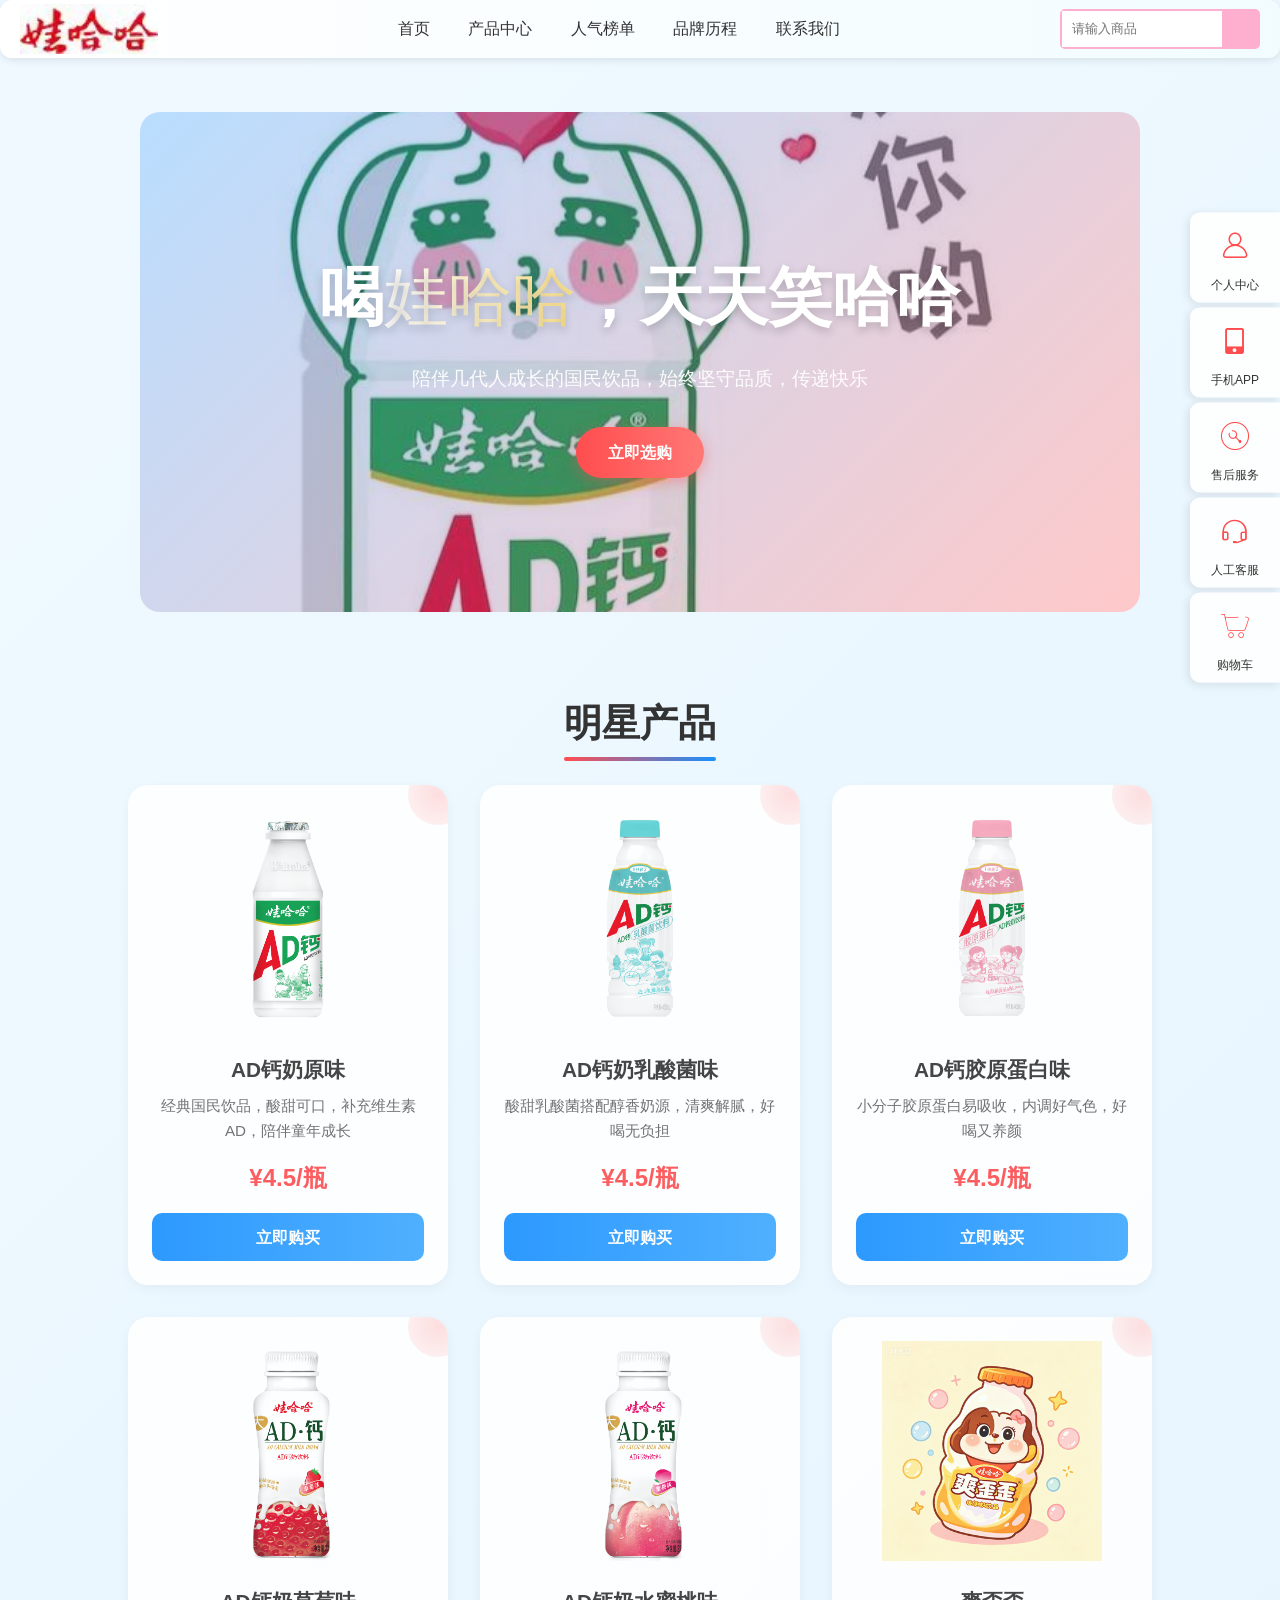
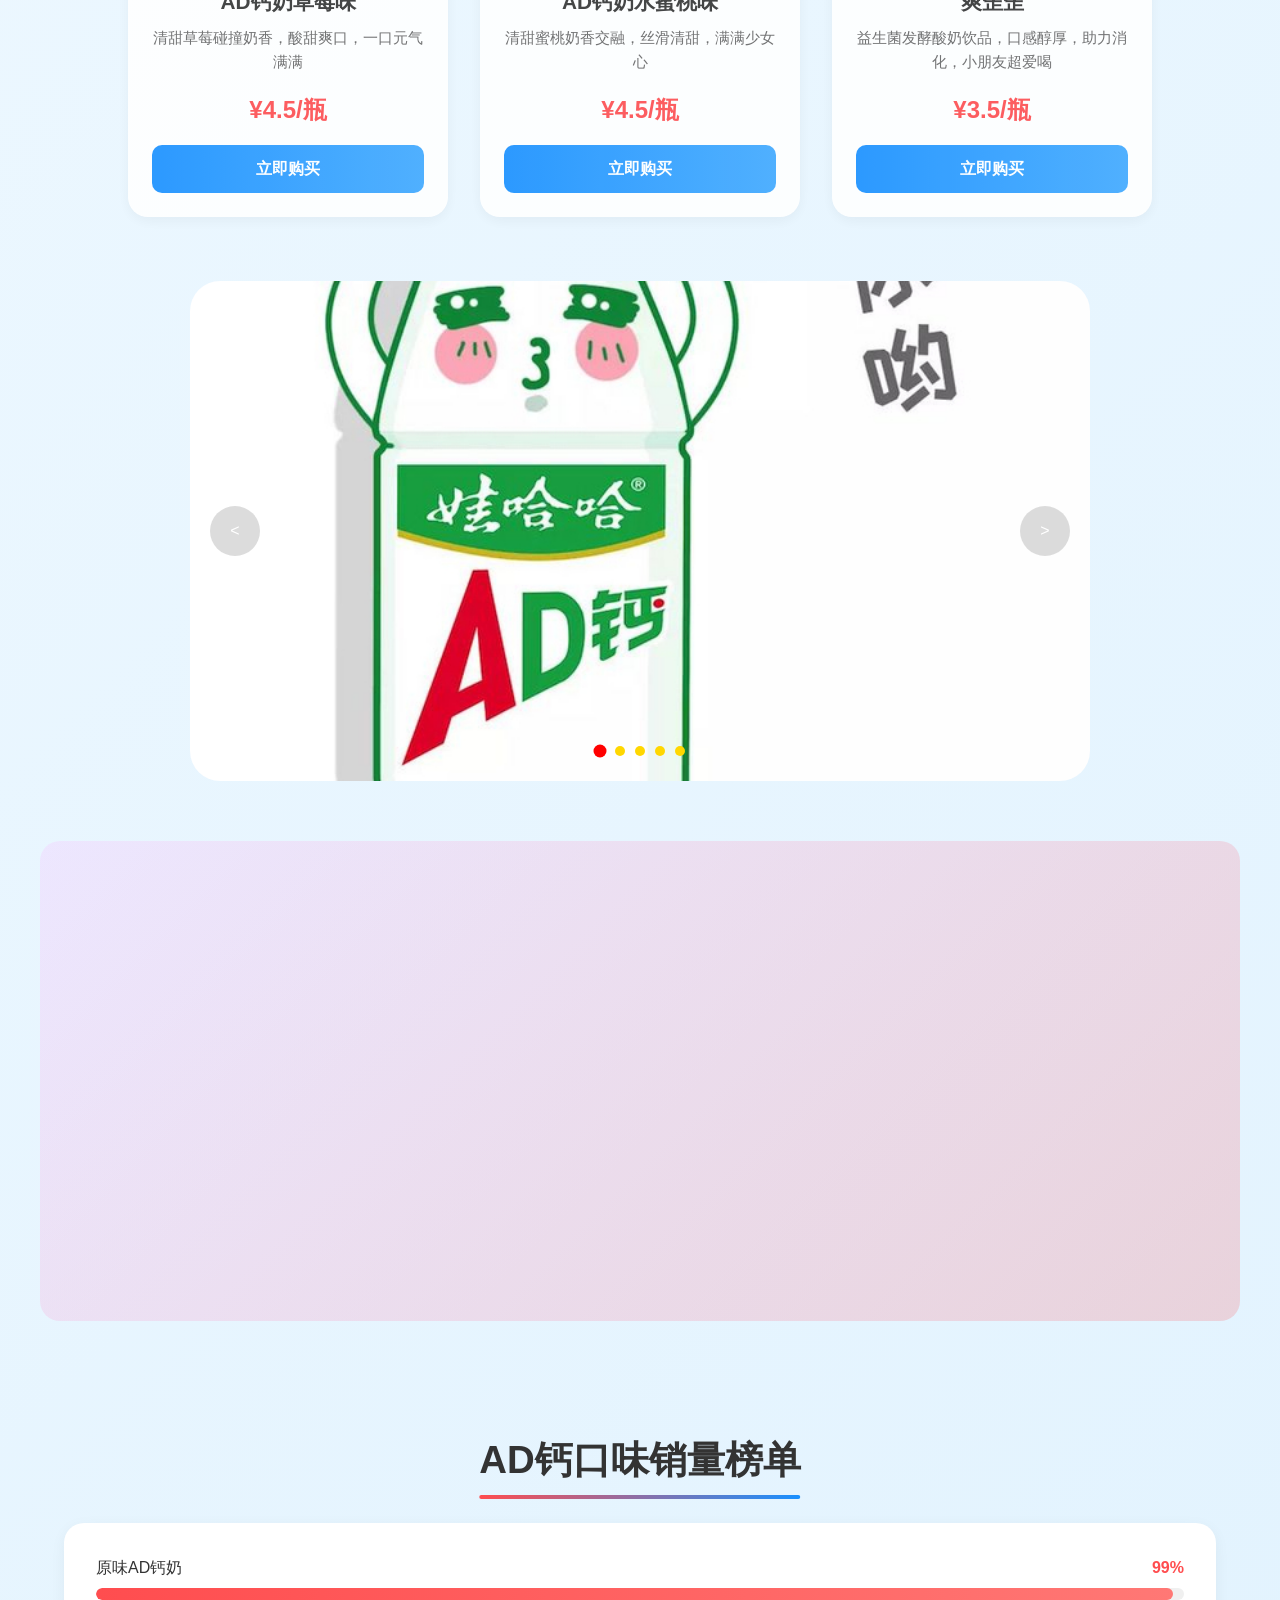
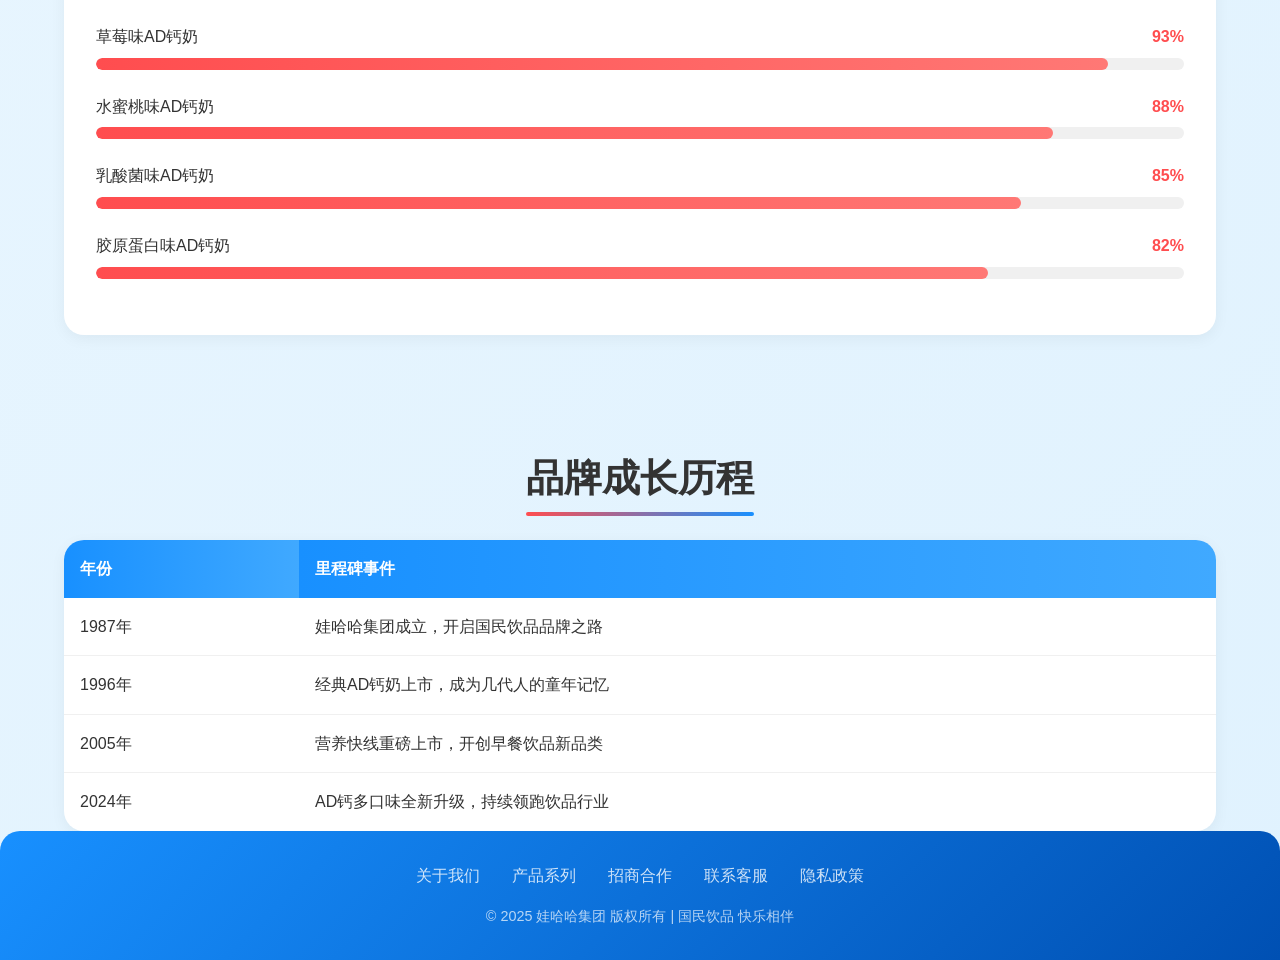
==== index.html @ 369b3125 "Add files via upload" ====
<!DOCTYPE html>
<html lang="zh-CN">
<head>
    <meta charset="UTF-8">
    <link rel="stylesheet" href="font/iconfont.css">
    <meta name="viewport" content="width=device-width, initial-scale=1.0">
    <title>娃哈哈 - 喝娃哈哈 天天笑哈哈</title>
    <style>
        /* 全局基础重置 */
        * {
            margin: 0;
            padding: 0;
            box-sizing: border-box;
        }
        body {
            font-family: "PingFang SC", "Microsoft YaHei", sans-serif;
            line-height: 1.6;
            background: linear-gradient(135deg, #f0f9ff 0%, #e0f2fe 100%);
            min-height: 100vh;
            overflow-x: hidden;
            padding-top: 80px;
            margin: 0;
            position: relative;
        }
        /* 通用容器，控制页面宽度 */
        .container {
            width: 90%;
            max-width: 1200px;
            margin: 0 auto;
        }

        
       /* ====================== 移动端完美适配：居中 + 留出右侧悬浮栏 + 等比例缩小 ====================== */
       @media (max-width: 768px) {
           body {
               padding-right: 0 !important;      
               padding-left: 0 !important;
               margin: 0 !important;            
               padding-top: 70px;               
               transform: none !important;     
               width: 100%;
               overflow-x: hidden;
           }
           img {
               max-width: 100% !important;
               height: auto !important;
           }
           .banner, #banne {
               height: auto !important;
               aspect-ratio: 16/9;
               margin-left: 10px;
               margin-right: 10px;
           }
           .product-card {
               flex: 1 1 220px !important;
               max-width: 260px !important;
           }
           html {
               font-size: 14px;
           }
       
           /* 右侧悬浮栏自适应缩小 */
           .right li {
               width: 70px;
               height: 70px;
           }
           .right li a.iconfont {
               font-size: 24px;
           }
           .right li .info {
               font-size: 10px;
           }
       }

        /* ========== 导航栏 ========== */
        nav {
            background: linear-gradient(90deg, #ffffff, #f2fcff);
            border-radius: 12px;
            position: fixed;
            top: 0;
            left: 0;
            width: 100%;
            z-index: 999;
            box-shadow: 0 2px 8px rgba(0,0,0,0.1);
            display: flex;
            align-items: center;
            padding: 0 20px;
        }
        .nav-logo {
            height: 50px;
            margin-right: 20px;
        }
        nav .container {
            display: flex;
            justify-content: center;
            flex: 1;
        }
        nav ul {
            list-style: none;
            display: flex;
            padding: 0;
            margin: 0;
        }
        nav ul li {
            position: relative;
            padding: 0;
        }
        nav ul li a {
            display: block;
            color: #333;
            text-decoration: none;
            padding: 1rem 1.2rem;
            font-weight: 500;
            transition: all 0.3s ease;
            border-radius: 50px;
        }
        nav ul li a:hover {
            background: linear-gradient(90deg, #ff4d4f, #ff7875);
            color: #fff;
            transform: scale(1.05);
            box-shadow: 0 4px 12px rgba(255,77,79,0.3);
        }

        /* 二级导航 */
        nav ul li ul {
            position: absolute;
            top: 100%;
            left: 0;
            min-width: 180px;
            background: white;
            border-radius: 8px;
            box-shadow: 0 4px 12px rgba(0,0,0,0.15);
            flex-direction: column;
            opacity: 0;
            visibility: hidden;
            transform: translateY(10px);
            transition: all 0.3s ease;
            z-index: 999;
        }
        nav ul li ul li a {
            color: #333;
            padding: 0.8rem 1.2rem;
        }
        nav ul li ul li a:hover {
            background: #e6f7ff;
            color: #1890ff;
        }
        nav ul li:hover ul {
            opacity: 1;
            visibility: visible;
            transform: translateY(0);
        }

        /* 搜索框 */
        .search{
            width: 200px;
            height: 40px;
            border: 2px solid #feafcf;
            display: flex;
            border-radius: 5px;
            float: right;
        }
        .search input{
            width: 160px;
            border: 0;
            outline: 0;
            padding-left: 10px;
        }
        .search button{
            width: 40px;
            border: 0;
            background-color: #feafcf;
            color: #fff;
            font-weight: bold;
            cursor: pointer;
        }

        /* ========== Banner区域 ========== */
        .banner {
            position: relative;
            height: 500px;
            max-width: 1000px;
            border-radius: 20px;
            margin: 2rem auto;
            overflow: hidden;
            display: flex;
            align-items: center;
            justify-content: center;
        }
        .banner-img {
            position: absolute;
            top: 0;
            left: 0;
            width: 100%;
            height: 100%;
            object-fit: cover;
        }
        .banner-mask {
            position: absolute;
            top: 0;
            left: 0;
            width: 100%;
            height: 100%;
            background: linear-gradient(135deg, rgba(24,144,255,0.3) 0%, rgba(255,77,79,0.3) 100%);
            z-index: 2;
        }
        .banner-content {
            position: relative;
            z-index: 3;
            text-align: center;
            color: #fff;
        }
        .banner-content h1 {
            font-size: clamp(2rem, 5vw, 4rem);
            margin-bottom: 1rem;
            text-shadow: 0 4px 10px rgba(0,0,0,0.2);
        }
        .banner-content h1 span {
            background: linear-gradient(90deg, #fff, #ffe58f);
            -webkit-background-clip: text;
            background-clip: text;
            color: transparent;
            font-weight: 80;
        }
        .banner-content p {
            font-size: clamp(1rem, 2vw, 1.2rem);
            margin-bottom: 2rem;
            opacity: 0.95;
        }
        .banner-btn {
            display: inline-block;
            padding: 0.8rem 2rem;
            background: linear-gradient(90deg, #ff4d4f, #ff7875);
            color: #fff;
            text-decoration: none;
            border-radius: 50px;
            font-weight: 600;
            transition: all 0.3s ease;
            box-shadow: 0 4px 15px rgba(255,77,79,0.4);
            cursor: pointer;
        }
        .banner-btn:hover {
            transform: scale(1.1);
            box-shadow: 0 6px 20px rgba(255,77,79,0.5);
        }

        @keyframes float {
            0%, 100% { transform: translateY(0); }
            50% { transform: translateY(-20px); }
        }

        /* ========== 产品展示区 ========== */
        .section-title {
            text-align: center;
            font-size: clamp(1.5rem, 3vw, 2.5rem);
            color: #333;
            margin: 3rem 0 2rem;
            position: relative;
            display: inline-block;
            left: 50%;
            transform: translateX(-50%);
        }
        .section-title::after {
            content: "";
            position: absolute;
            bottom: -8px;
            left: 0;
            width: 100%;
            height: 4px;
            background: linear-gradient(90deg, #ff4d4f, #1890ff);
            border-radius: 2px;
        }
        .product-container {
            display: flex;
            flex-wrap: wrap;
            gap: 2rem;
            justify-content: center;
            margin-bottom: 4rem;
        }
        .product-card {
            flex: 1 1 280px;
            max-width: 320px;
            background: #fff;
            border-radius: 20px;
            padding: 1.5rem;
            text-align: center;
            box-shadow: 0 4px 15px rgba(0,0,0,0.05);
            transition: all 0.3s ease;
            position: relative;
            overflow: hidden;
            opacity: 0.9;
        }
        .product-card:hover {
            transform: translateY(-10px);
            box-shadow: 0 10px 25px rgba(0,0,0,0.1);
            opacity: 1;
        }
        .product-card img {
            width: 100%;
            height: 220px;
            object-fit: contain;
            margin-bottom: 1rem;
            transition: all 0.3s ease;
        }
        .product-card:hover img {
            transform: scale(1.05);
        }
        .product-card h3 {
            font-size: 1.3rem;
            color: #333;
            margin-bottom: 0.5rem;
        }
        .product-card p {
            color: #666;
            font-size: 0.95rem;
            margin-bottom: 1rem;
            min-height: 45px;
        }
        .product-card .price {
            font-size: 1.5rem;
            font-weight: 700;
            color: #ff4d4f;
            margin-bottom: 1rem;
            display: block;
        }
        .product-card .buy-btn {
            display: inline-block;
            width: 100%;
            padding: 0.7rem 0;
            background: linear-gradient(90deg, #1890ff, #40a9ff);
            color: #fff;
            text-decoration: none;
            border-radius: 10px;
            font-weight: 600;
            transition: all 0.3s ease;
            cursor: pointer;
        }
        .product-card .buy-btn:hover {
            background: linear-gradient(90deg, #ff4d4f, #ff7875);
            letter-spacing: 1px;
        }
        .product-card .card-bubble {
            position: absolute;
            width: 60px;
            height: 60px;
            top: -20px;
            right: -20px;
            background: radial-gradient(circle, rgba(255,77,79,0.2) 0%, rgba(255,77,79,0.05) 100%);
            border-radius: 50%;
            transition: all 0.3s ease;
        }
        .product-card:hover .card-bubble {
            transform: scale(1.5);
            opacity: 0.7;
        }

        /* ========== 轮播图 ========== */
        #banne{
            max-width: 900px;
            height: 500px;
            margin: 50px auto;
            border: 0;
            position: relative;
            border-radius: 30px;
            overflow: hidden;
        }
        #banne img{
            width: 100%;
            height: 100%;
            object-fit: cover;
            transition: opacity 1s ease;
        }
        #banne a{
            background-color: rgba(186, 186, 186, 0.5);
            width: 50px;
            height: 50px;
            border-radius: 50%;
            display: flex;
            align-items: center;
            justify-content: center;
            color: white;
            text-decoration: none;
            position: absolute;
            top: 50%;
            margin-top: -25px;
            cursor: pointer;
            z-index: 10;
        }
        #banne a:hover{
            background-color: rgba(186, 186, 186, 1);
        }
        .prev{ left: 20px; }
        .next{ right: 20px; }
        #button{
            display: flex;
            width: 100px;
            position: absolute;
            bottom: 20px;
            left: 50%;
            margin-left: -50px;
            z-index: 10;
        }
        #button li{
            width: 10px;
            height: 10px;
            border-radius: 50%;
            background-color: gold;
            list-style-type: none;
            margin: 5px;
            cursor: pointer;
        }
        #button li.select {
            background-color: red;
            transform: scale(1.3);
        }

        /* ========== 人气榜单 ========== */
        .rank-section {
            background: #fff;
            border-radius: 20px;
            padding: 2rem;
            margin-bottom: 4rem;
            box-shadow: 0 4px 15px rgba(0,0,0,0.05);
        }
        .rank-item {
            margin-bottom: 1.5rem;
        }
        .rank-header {
            display: flex;
            justify-content: space-between;
            margin-bottom: 0.5rem;
            font-weight: 500;
        }
        .rank-name {
            color: #333;
        }
        .rank-value {
            color: #ff4d4f;
            font-weight: 700;
        }
        .progress-wrap {
            width: 100%;
            height: 12px;
            background: #f0f0f0;
            border-radius: 10px;
            overflow: hidden;
        }
        .progress-bar {
            height: 100%;
            border-radius: 10px;
            background: linear-gradient(90deg, #ff4d4f, #ff7875);
            transition: all 0.8s ease;
        }
        .rank-item:hover .progress-bar {
            filter: brightness(1.2);
            transform: scaleX(1.02);
        }

        /* ========== 品牌历程 ========== */
        .history-section {
            margin-bottom: 4rem;
        }
        .history-table {
            width: 100%;
            border-collapse: collapse;
            background: #fff;
            border-radius: 20px;
            overflow: hidden;
            box-shadow: 0 4px 15px rgba(0,0,0,0.05);
        }
        .history-table th {
            background: linear-gradient(90deg, #1890ff, #40a9ff);
            color: #fff;
            padding: 1rem;
            text-align: left;
            font-weight: 600;
        }
        .history-table td {
            padding: 1rem;
            border-bottom: 1px solid #f0f0f0;
            color: #333;
            transition: all 0.3s ease;
        }
        .history-table tr:last-child td {
            border-bottom: none;
        }
        .history-table tr:hover td {
            background: linear-gradient(90deg, #f0f9ff, #e6f7ff);
            transform: translateX(5px);
        }

        /* ========== 右侧悬浮栏 ========== */
        .right{
            position: fixed;
            right: 0;
            top: 50%;
            transform: translateY(-50%);
            z-index: 99;
        }
        .right ul {
            padding: 0;
            margin: 0;
        }
        .right li {
            display: flex;
            flex-direction: column;
            align-items: center;
            justify-content: center;
            height: 90px;
            width: 90px;
            background: rgba(255,255,255,0.9);
            border-radius: 10px 0 0 10px;
            margin-bottom: 5px;
            list-style: none;
            box-shadow: -2px 2px 10px rgba(0,0,0,0.1);
            cursor: pointer;
        }
        .right li a.iconfont {
            font-size: 32px;
            color: #ff4d4f;
            margin-bottom: 4px;
        }
        .right li .info {
            font-size: 12px;
            color: #333;
        }

        /* ========== 产品详情浮现卡片 ========== */
        .black-bg-container {
            max-width: 1200px;
            margin: 60px auto;
            display: flex;
            justify-content: space-between;
            align-items: center;
            gap: 15px;
            padding: 30px;
            background: linear-gradient(135deg, rgba(255, 170, 255, 0.2) 0%, rgba(255,77,79,0.2) 100%);
            border-radius: 20px;
        }
        .black-bg-container .food{
            flex: 1;
            height: auto;
            min-height: 420px;
            background-color: pink;
            border-radius: 10px;
            opacity: 0;
            transform: translateY(40px);
            transition: all 1s;
            padding: 20px;
            text-align: center;
            box-shadow: 0 0 12px rgba(248, 46, 46, 0.15);
        }
        .food:nth-child(1) { background-color: rgba(241, 242, 121, 0.3); }
        .food:nth-child(2) { background-color: rgba(255, 74, 74, 0.3); }
        .food:nth-child(3) { background-color: rgba(255, 168, 51, 0.3); }
        .food:nth-child(4) { background-color: rgba(255, 217, 51, 0.3); }
        .food:nth-child(5) { background-color: rgba(77, 232, 92, 0.3); }
        .food:nth-child(6) { background-color: rgba(87, 177, 255, 0.3); }

        .food img{
            display: block;
            margin: 0 auto 15px;
            width: 130px;
            height: 130px;
            object-fit: contain;
        }
        .food h3{
            margin-bottom: 10px;
            color: #333;
        }
        .food p{
            font-size: 13px;
            line-height: 1.5;
            color: #555;
        }

        /* hover 依次浮现 */
        .black-bg-container:hover .food:nth-child(1) {
            transition-delay: 0s;
            opacity: 1;
            transform: translateY(0);
        }
        .black-bg-container:hover .food:nth-child(2) {
            transition-delay: 0.2s;
            opacity: 1;
            transform: translateY(0);
        }
        .black-bg-container:hover .food:nth-child(3) {
            transition-delay: 0.4s;
            opacity: 1;
            transform: translateY(0);
        }
        .black-bg-container:hover .food:nth-child(4) {
            transition-delay: 0.6s;
            opacity: 1;
            transform: translateY(0);
        }
        .black-bg-container:hover .food:nth-child(5) {
            transition-delay: 0.8s;
            opacity: 1;
            transform: translateY(0);
        }
        .black-bg-container:hover .food:nth-child(6) {
            transition-delay: 1s;
            opacity: 1;
            transform: translateY(0);
        }

        /* ========== 选购页面 ========== */
        .shop-page {
            display: none;
            padding: 30px 0;
        }
        .shop-container {
            display: flex;
            gap: 20px;
            flex-wrap: wrap;
            justify-content: center;
            margin-bottom: 30px;
        }
        .shop-item {
            width: 200px;
            background: white;
            border-radius: 15px;
            padding: 15px;
            text-align: center;
            box-shadow: 0 2px 10px rgba(0,0,0,0.1);
        }
        .shop-item img {
            width: 100px;
            height: 100px;
            object-fit: contain;
            margin-bottom: 10px;
        }
        .shop-item h4 {
            font-size: 16px;
            margin-bottom: 5px;
        }
        .shop-item .price {
            color: #ff4d4f;
            font-weight: bold;
            margin-bottom: 10px;
        }
        .shop-item button {
            padding: 6px 12px;
            background: #1890ff;
            color: white;
            border: none;
            border-radius: 6px;
            cursor: pointer;
        }
        .shop-item button:hover {
            background: #ff4d4f;
        }

        /* 购物车 */
        .cart-box {
            background: white;
            padding: 20px;
            border-radius: 15px;
            max-width: 800px;
            margin: 0 auto;
        }
        .cart-title {
            font-size: 20px;
            margin-bottom: 15px;
            color: #333;
            display: flex;
            justify-content: space-between;
            align-items: center;
        }
        .cart-total {
            color: #ff4d4f;
            font-weight: bold;
        }
        .cart-list {
            margin-bottom: 15px;
        }
        .cart-item {
            padding: 10px;
            border-bottom: 1px solid #eee;
            display: flex;
            justify-content: space-between;
            align-items: center;
        }
        .cart-item-info {
            display: flex;
            align-items: center;
            gap: 10px;
        }
        .cart-item-name {
            width: 120px;
        }
        .cart-item-num {
            display: flex;
            align-items: center;
            gap: 8px;
        }
        .num-btn {
            width: 24px;
            height: 24px;
            border: none;
            background: #f0f0f0;
            border-radius: 4px;
            cursor: pointer;
        }
        .cart-clear {
            padding: 8px 16px;
            background: #ff4d4f;
            color: white;
            border: none;
            border-radius: 6px;
            cursor: pointer;
        }
        .back-btn {
            padding: 8px 16px;
            background: #1890ff;
            color: white;
            border: none;
            border-radius: 6px;
            cursor: pointer;
            margin-bottom: 20px;
        }

        /* ========== 页脚 ========== */
        footer {
            background: linear-gradient(135deg, #1890ff 0%, #0050b3 100%);
            color: #fff;
            padding: 2rem 0;
            border-radius: 20px 20px 0 0;
        }
        .footer-content {
            display: flex;
            flex-direction: column;
            align-items: center;
            gap: 1rem;
        }
        .footer-links ul {
            list-style: none;
            display: flex;
            gap: 2rem;
            flex-wrap: wrap;
            justify-content: center;
        }
        .footer-links ul li a {
            color: #fff;
            text-decoration: none;
            transition: all 0.3s ease;
            opacity: 0.8;
        }
        .footer-links ul li a:hover {
            opacity: 1;
            color: #ffe58f;
        }
        .copyright {
            opacity: 0.7;
            font-size: 0.9rem;
            text-align: center;
        }
    </style>
</head>
<body>

    <!-- 右侧悬浮栏 -->
    <div class="right">
        <ul>
            <li>
                <a class="iconfont icon-gerenzhongxin"></a>
                <span class="info">个人中心</span>
            </li>
            <li>
                <a class="iconfont icon-shoujiapp"></a>
                <span class="info">手机APP</span>
            </li>
            <li>
                <a class="iconfont icon-shouhoufuwu"></a>
                <span class="info">售后服务</span>
            </li>
            <li>
                <a class="iconfont icon-kefu"></a>
                <span class="info">人工客服</span>
            </li>
            <li onclick="goShop()">
                <a class="iconfont icon-cart"></a>
                <span class="info">购物车</span>
            </li>
        </ul>
    </div>

    <!-- 导航栏 -->
    <nav>
        <img src="images/31.jpg" class="nav-logo" alt="娃哈哈">
        <div class="container">
            <ul>
                <li><a href="#home">首页</a></li>
                <li><a href="#product">产品中心</a>
                    <ul>
                        <li><a href="#drink">饮料系列</a></li>
                        <li><a href="#food">食品系列</a></li>
                        <li><a href="#new">新品上市</a></li>
                    </ul>
                </li>
                <li><a href="#rank">人气榜单</a>
                    <ul>
                        <li><a href="#">原味AD钙</a></li>
                        <li><a href="#">草莓味</a></li>
                        <li><a href="#">水蜜桃味</a></li>
                        <li><a href="#">乳酸菌味</a></li>
                        <li><a href="#">胶原蛋白味</a></li>
                    </ul>
                </li>
                <li><a href="#history">品牌历程</a>
                    <ul>
                        <li><a href="#">1987</a></li>
                        <li><a href="#">1996</a></li>
                        <li><a href="#">2005</a></li>
                        <li><a href="#">2024</a></li>
                    </ul>
                </li>
                <li><a href="#contact">联系我们</a>
                    <ul>
                        <li><a href="#">关于我们</a></li>
                        <li><a href="#">售后服务</a></li>
                        <li><a href="#">招聘信息</a></li>
                    </ul>
                </li>
            </ul>
        </div>
        <div class="search">
            <input type="text" id="searchInput" placeholder="请输入商品"/>
            <button class="iconfont icon-sousuo" onclick="searchToShop()"></button>
        </div>
    </nav>

    <!-- 主页面 -->
    <div id="main-page">
        <!-- Banner -->
        <div class="container" id="home">
            <div class="banner">
                <img src="images/1.jpg" alt="娃哈哈品牌banner" class="banner-img">
                <div class="banner-mask"></div>
                <div class="banner-content">
                    <h1>喝<span>娃哈哈</span>，天天笑哈哈</h1>
                    <p>陪伴几代人成长的国民饮品，始终坚守品质，传递快乐</p>
                    <div class="banner-btn" onclick="goShop()">立即选购</div>
                </div>
            </div>
        </div>

        <!-- 明星产品 -->
        <div class="container" id="product">
            <h2 class="section-title">明星产品</h2>
            <div class="product-container">
                <div class="product-card">
                    <div class="card-bubble"></div>
                    <img src="images/220新AD.png" alt="AD钙奶原味">
                    <h3>AD钙奶原味</h3>
                    <p>经典国民饮品，酸甜可口，补充维生素AD，陪伴童年成长</p>
                    <span class="price">¥4.5/瓶</span>
                    <div class="buy-btn" onclick="goShop()">立即购买</div>
                </div>
                <div class="product-card">
                    <div class="card-bubble"></div>
                    <img src="images/450新AD乳酸菌.png" alt="AD钙奶乳酸菌">
                    <h3>AD钙奶乳酸菌味</h3>
                    <p>酸甜乳酸菌搭配醇香奶源，清爽解腻，好喝无负担</p>
                    <span class="price">¥4.5/瓶</span>
                    <div class="buy-btn" onclick="goShop()">立即购买</div>
                </div>
                <div class="product-card">
                    <div class="card-bubble"></div>
                    <img src="images/450新AD胶原蛋白.png" alt="AD钙胶原蛋白">
                    <h3>AD钙胶原蛋白味</h3>
                    <p>小分子胶原蛋白易吸收，内调好气色，好喝又养颜</p>
                    <span class="price">¥4.5/瓶</span>
                    <div class="buy-btn" onclick="goShop()">立即购买</div>
                </div>
                <div class="product-card">
                    <div class="card-bubble"></div>
                    <img src="images/220AD草莓味新瓶型.png" alt="AD钙草莓味">
                    <h3>AD钙奶草莓味</h3>
                    <p>清甜草莓碰撞奶香，酸甜爽口，一口元气满满</p>
                    <span class="price">¥4.5/瓶</span>
                    <div class="buy-btn" onclick="goShop()">立即购买</div>
                </div>
                <div class="product-card">
                    <div class="card-bubble"></div>
                    <img src="images/220AD蜜桃味新瓶型.png" alt="AD钙蜜桃味">
                    <h3>AD钙奶水蜜桃味</h3>
                    <p>清甜蜜桃奶香交融，丝滑清甜，满满少女心</p>
                    <span class="price">¥4.5/瓶</span>
                    <div class="buy-btn" onclick="goShop()">立即购买</div>
                </div>
                <div class="product-card">
                    <div class="card-bubble"></div>
                    <img src="images/sww.png" alt="爽歪歪">
                    <h3>爽歪歪</h3>
                    <p>益生菌发酵酸奶饮品，口感醇厚，助力消化，小朋友超爱喝</p>
                    <span class="price">¥3.5/瓶</span>
                    <div class="buy-btn" onclick="goShop()">立即购买</div>
                </div>
            </div>
        </div>

        <!-- 轮播图 -->
        <div id="banne">
            <img id="img" src="images/R-C.jpg" alt="">
            <a href="javascript:;" class="prev">&lt;</a>
            <a href="javascript:;" class="next">&gt;</a>
            <ul id="button">
                <li class="select"></li>
                <li></li>
                <li></li>
                <li></li>
                <li></li>
            </ul>
        </div>

        <!-- 产品详情浮现卡片 -->
        <div class="black-bg-container">
            <div class="food">
                <img src="images/450新AD.png" alt="" />
                <h3>经典AD钙原味</h3>
                <p>娃哈哈王牌爆款，一代人的童年回忆。酸甜平衡、奶香浓郁，钙质与维生素双重营养加持。口感清爽顺滑，复古经典配方经久不衰。</p>
            </div>
            <div class="food">
                <img src="images/220AD蜜桃味新瓶型.png" alt="" />
                <h3>蜜桃AD钙</h3>
                <p>清甜蜜桃奶香交融，一口丝滑清甜，满满少女心！果香清新不腻，夏日必备风味。</p>
            </div>
            <div class="food">
                <img src="images/450新AD乳酸菌.png" alt="" />
                <h3>乳酸菌AD钙</h3>
                <p>酸甜乳酸菌风味，发酵口感柔和，清爽解腻开胃，0负担好喝更健康。</p>
            </div>
            <div class="food">
                <img src="images/450新AD胶原蛋白.png" alt="" />
                <h3>胶原蛋白AD钙</h3>
                <p>添加高活性胶原蛋白，小分子易吸收，内调养颜，喝出透亮好肌肤。</p>
            </div>
            <div class="food">
                <img src="images/220AD草莓味新瓶型.png" alt="" />
                <h3>草莓AD钙</h3>
                <p>清甜草莓撞上浓郁奶香，酸甜爽口，果香鲜活，一口唤醒元气活力。</p>
            </div>
            <div class="food">
                <img src="images/sww.png" alt="" />
                <h3>爽歪歪</h3>
                <p>益生菌发酵酸奶饮品，口感顺滑醇厚，助力肠道消化，小朋友最爱。</p>
            </div>
        </div>

        <!-- 人气榜单 → AD钙各口味销量榜 -->
        <div class="container" id="rank">
            <h2 class="section-title">AD钙口味销量榜单</h2>
            <div class="rank-section">
                <div class="rank-item">
                    <div class="rank-header">
                        <span class="rank-name">原味AD钙奶</span>
                        <span class="rank-value">99%</span>
                    </div>
                    <div class="progress-wrap">
                        <div class="progress-bar" style="width: 99%"></div>
                    </div>
                </div>
                <div class="rank-item">
                    <div class="rank-header">
                        <span class="rank-name">草莓味AD钙奶</span>
                        <span class="rank-value">93%</span>
                    </div>
                    <div class="progress-wrap">
                        <div class="progress-bar" style="width: 93%"></div>
                    </div>
                </div>
                <div class="rank-item">
                    <div class="rank-header">
                        <span class="rank-name">水蜜桃味AD钙奶</span>
                        <span class="rank-value">88%</span>
                    </div>
                    <div class="progress-wrap">
                        <div class="progress-bar" style="width: 88%"></div>
                    </div>
                </div>
                <div class="rank-item">
                    <div class="rank-header">
                        <span class="rank-name">乳酸菌味AD钙奶</span>
                        <span class="rank-value">85%</span>
                    </div>
                    <div class="progress-wrap">
                        <div class="progress-bar" style="width: 85%"></div>
                    </div>
                </div>
                <div class="rank-item">
                    <div class="rank-header">
                        <span class="rank-name">胶原蛋白味AD钙奶</span>
                        <span class="rank-value">82%</span>
                    </div>
                    <div class="progress-wrap">
                        <div class="progress-bar" style="width: 82%"></div>
                    </div>
                </div>
            </div>
        </div>

        <!-- 品牌历程 -->
        <div class="container" id="history">
            <h2 class="section-title">品牌成长历程</h2>
            <table class="history-table">
                <thead>
                    <tr>
                        <th>年份</th>
                        <th>里程碑事件</th>
                    </tr>
                </thead>
                <tbody>
                    <tr>
                        <td>1987年</td>
                        <td>娃哈哈集团成立，开启国民饮品品牌之路</td>
                    </tr>
                    <tr>
                        <td>1996年</td>
                        <td>经典AD钙奶上市，成为几代人的童年记忆</td>
                    </tr>
                    <tr>
                        <td>2005年</td>
                        <td>营养快线重磅上市，开创早餐饮品新品类</td>
                    </tr>
                    <tr>
                        <td>2024年</td>
                        <td>AD钙多口味全新升级，持续领跑饮品行业</td>
                    </tr>
                </tbody>
            </table>
        </div>
    </div>

    <!-- ====================== 选购页面 ====================== -->
    <div class="shop-page" id="shop-page">
        <div class="container">
            <button class="back-btn" onclick="goBack()">返回首页</button>
            <h2 class="section-title">商品选购</h2>

            <div class="shop-container">
                <div class="shop-item">
                    <img src="images/220新AD.png">
                    <h4>AD钙原味</h4>
                    <div class="price">¥4.5</div>
                    <button onclick="addCart('AD钙原味',4.5)">加入购物车</button>
                </div>
                <div class="shop-item">
                    <img src="images/220AD草莓味新瓶型.png">
                    <h4>AD钙草莓味</h4>
                    <div class="price">¥4.5</div>
                    <button onclick="addCart('AD钙草莓味',4.5)">加入购物车</button>
                </div>
                <div class="shop-item">
                    <img src="images/220AD蜜桃味新瓶型.png">
                    <h4>AD钙蜜桃味</h4>
                    <div class="price">¥4.5</div>
                    <button onclick="addCart('AD钙蜜桃味',4.5)">加入购物车</button>
                </div>
                <div class="shop-item">
                    <img src="images/450新AD乳酸菌.png">
                    <h4>AD钙乳酸菌味</h4>
                    <div class="price">¥4.5</div>
                    <button onclick="addCart('AD钙乳酸菌味',4.5)">加入购物车</button>
                </div>
                <div class="shop-item">
                    <img src="images/450新AD胶原蛋白.png">
                    <h4>AD钙胶原蛋白味</h4>
                    <div class="price">¥4.5</div>
                    <button onclick="addCart('AD钙胶原蛋白味',4.5)">加入购物车</button>
                </div>
                <div class="shop-item">
                    <img src="images/sww.png">
                    <h4>爽歪歪</h4>
                    <div class="price">¥3.5</div>
                    <button onclick="addCart('爽歪歪',3.5)">加入购物车</button>
                </div>
            </div>

            <div class="cart-box">
                <h3 class="cart-title">
                    shopping cart
                    <span class="cart-total" id="cart-total">总计：¥0.00</span>
                </h3>
                <div class="cart-list" id="cart-list"></div>
                <button class="cart-clear" onclick="clearCart()">清空购物车</button>
            </div>
        </div>
    </div>

    <!-- 页脚 -->
    <footer id="contact">
        <div class="container">
            <div class="footer-content">
                <div class="footer-links">
                    <ul>
                        <li><a href="#">关于我们</a></li>
                        <li><a href="#">产品系列</a></li>
                        <li><a href="#">招商合作</a></li>
                        <li><a href="#">联系客服</a></li>
                        <li><a href="#">隐私政策</a></li>
                    </ul>
                </div>
                <p class="copyright">© 2025 娃哈哈集团 版权所有 | 国民饮品 快乐相伴</p>
            </div>
        </div>
    </footer>

    <script>
        // 搜索跳转商品页
        function searchToShop(){
            document.getElementById('main-page').style.display = 'none';
            document.getElementById('shop-page').style.display = 'block';
            document.getElementById('searchInput').value = '';
        }

        // 轮播图
        const images = [
            "images/R-C.jpg",
            "images/6.png",
            "images/333.png",
            "images/444.png",
            "images/666.png"
        ];
        const img = document.getElementById('img');
        const prev = document.querySelector('.prev');
        const next = document.querySelector('.next');
        const dots = document.querySelectorAll('#button li');
        let index = 0;
        let timer;
        img.src = images[index];

        function changeImg() {
            img.style.opacity = 0;
            setTimeout(() => {
                index = (index + 1) % images.length;
                img.src = images[index];
                setDot();
                img.style.opacity = 1;
            }, 600);
        }
        function setDot() {
            dots.forEach((dot, i) => {
                dot.className = i === index ? 'select' : '';
            });
        }
        next.onclick = () => {
            clearInterval(timer);
            changeImg();
            autoPlay();
        };
        prev.onclick = () => {
            clearInterval(timer);
            img.style.opacity = 0;
            setTimeout(() => {
                index = (index - 1 + images.length) % images.length;
                img.src = images[index];
                setDot();
                img.style.opacity = 1;
            }, 600);
            autoPlay();
        };
        dots.forEach((dot, i) => {
            dot.onclick = () => {
                clearInterval(timer);
                img.style.opacity = 0;
                setTimeout(() => {
                    index = i;
                    img.src = images[index];
                    setDot();
                    img.style.opacity = 1;
                }, 600);
                autoPlay();
            }
        });
        function autoPlay() {
            timer = setInterval(changeImg, 4000);
        }
        autoPlay();

        // ====================== 购物车功能（升级版：数量、总价、加减） ======================
        let cart = [];

        // 跳选购页
        function goShop() {
            document.getElementById('main-page').style.display = 'none';
            document.getElementById('shop-page').style.display = 'block';
        }

        // 返回首页
        function goBack() {
            document.getElementById('shop-page').style.display = 'none';
            document.getElementById('main-page').style.display = 'block';
        }

        // 加入购物车（去重）
        function addCart(name, price) {
            const has = cart.find(item => item.name === name);
            if (has) {
                has.num++;
            } else {
                cart.push({ name, price, num: 1 });
            }
            renderCart();
            alert(name + ' 已加入购物车！');
        }

        // 渲染购物车 + 计算总价
        function renderCart() {
            let list = document.getElementById('cart-list');
            let total = document.getElementById('cart-total');
            list.innerHTML = '';

            let sum = 0;
            cart.forEach(item => {
                sum += item.price * item.num;
            });
            total.innerText = `总计：¥${sum.toFixed(2)}`;

            if (cart.length === 0) {
                list.innerHTML = '<div style="padding:10px;">购物车为空</div>';
                return;
            }

            cart.forEach((item, i) => {
                let div = document.createElement('div');
                div.className = 'cart-item';
                div.innerHTML = `
                    <div class="cart-item-info">
                        <span class="cart-item-name">${item.name}</span>
                        <span>¥${item.price.toFixed(2)}</span>
                    </div>
                    <div class="cart-item-num">
                        <button class="num-btn" onclick="changeNum(${i},-1)">-</button>
                        <span>${item.num}</span>
                        <button class="num-btn" onclick="changeNum(${i},1)">+</button>
                    </div>
                    <button onclick="delCart(${i})" style="background:#ff4d4f;color:white;border:none;padding:3px 6px;border-radius:4px;cursor:pointer;">删除</button>
                `;
                list.appendChild(div);
            });
        }

        // 修改数量
        function changeNum(i, n) {
            cart[i].num += n;
            if (cart[i].num <= 0) {
                cart.splice(i, 1);
            }
            renderCart();
        }

        // 删除单个
        function delCart(i) {
            cart.splice(i, 1);
            renderCart();
        }

        // 清空购物车
        function clearCart() {
            if (confirm('确定清空购物车吗？')) {
                cart = [];
                renderCart();
            }
        }

        renderCart();
    </script>
</body>
</html>
---- font/iconfont.css ----
@font-face {
  font-family: "iconfont"; /* Project id 5168019 */
  src: url('iconfont.woff2?t=1777112609058') format('woff2'),
       url('iconfont.woff?t=1777112609058') format('woff'),
       url('iconfont.ttf?t=1777112609058') format('truetype');
}

.iconfont {
  font-family: "iconfont" !important;
  font-size: 16px;
  font-style: normal;
  -webkit-font-smoothing: antialiased;
  -moz-osx-font-smoothing: grayscale;
}

.icon-cart:before {
  content: "\e682";
}

.icon-shouhoufuwu:before {
  content: "\e691";
}

.icon-shoujiapp:before {
  content: "\e65d";
}

.icon-gerenzhongxin:before {
  content: "\e71d";
}

.icon-kefu:before {
  content: "\e600";
}
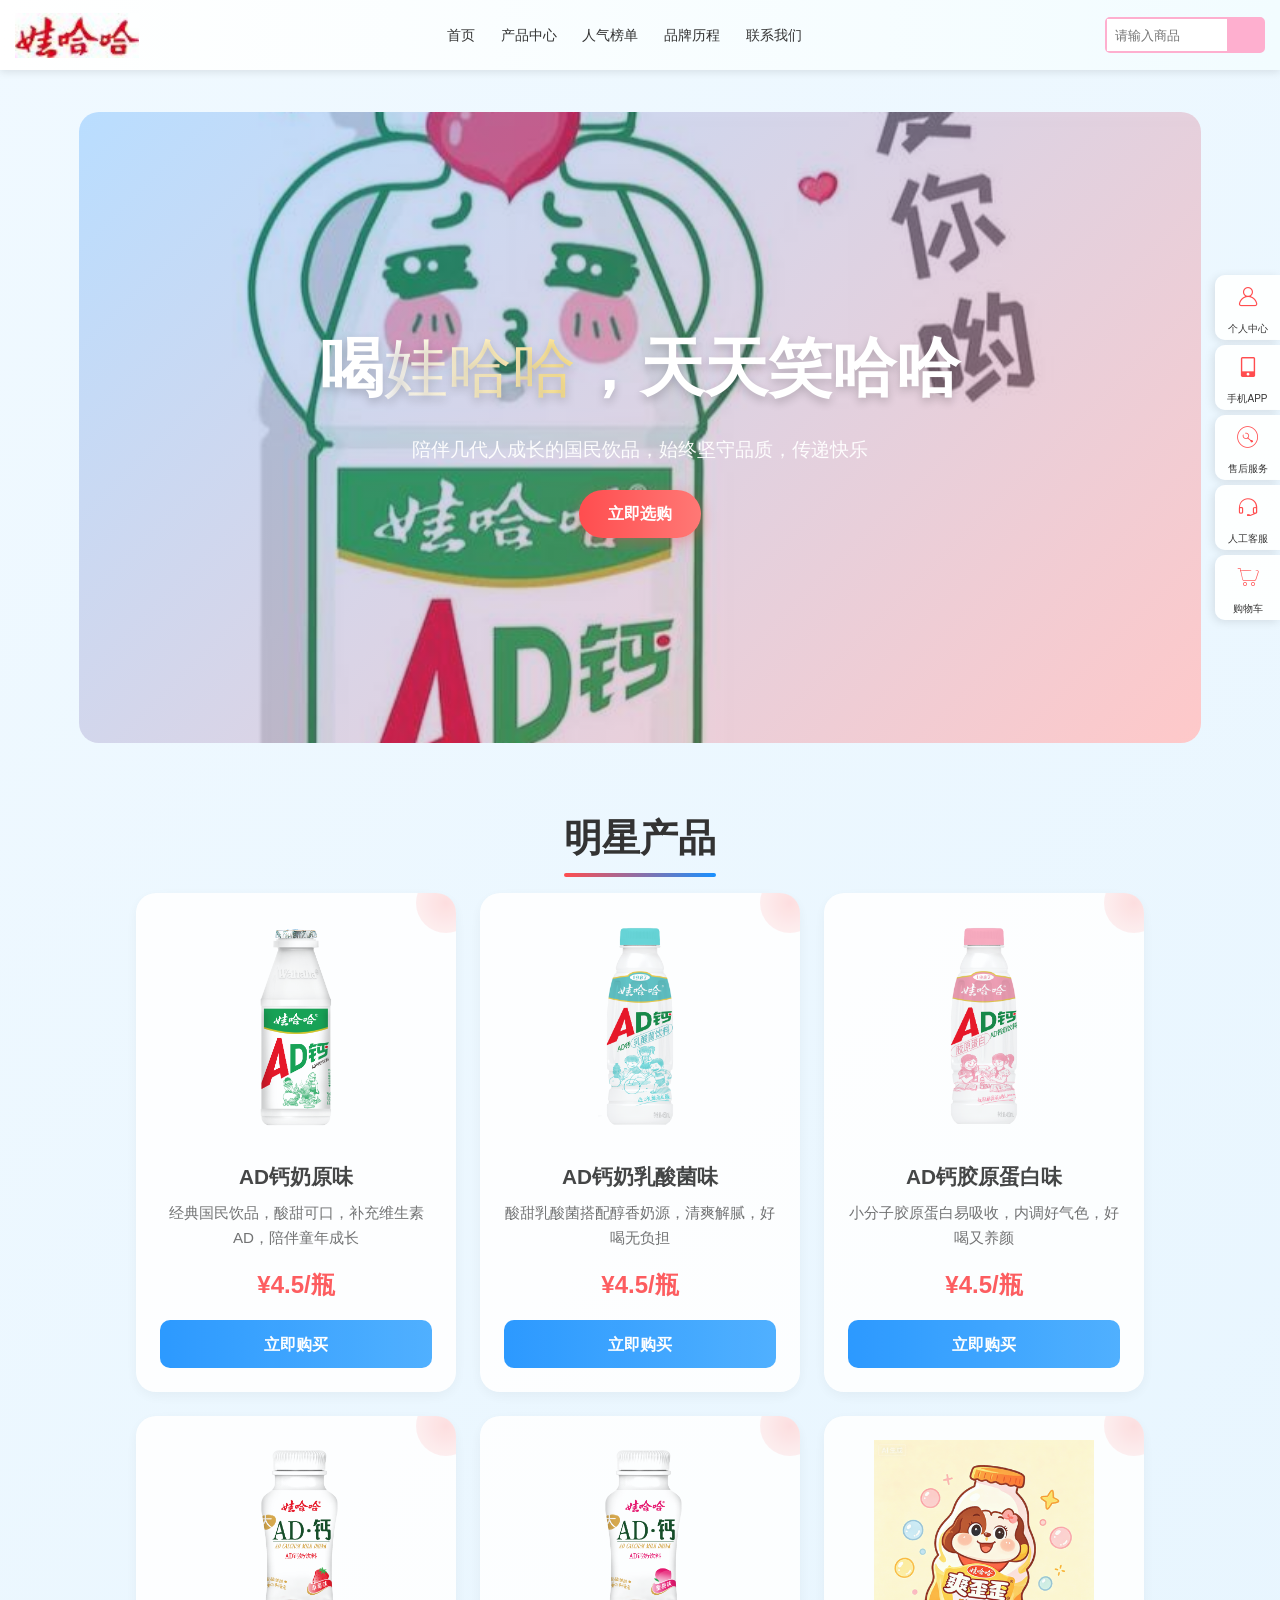
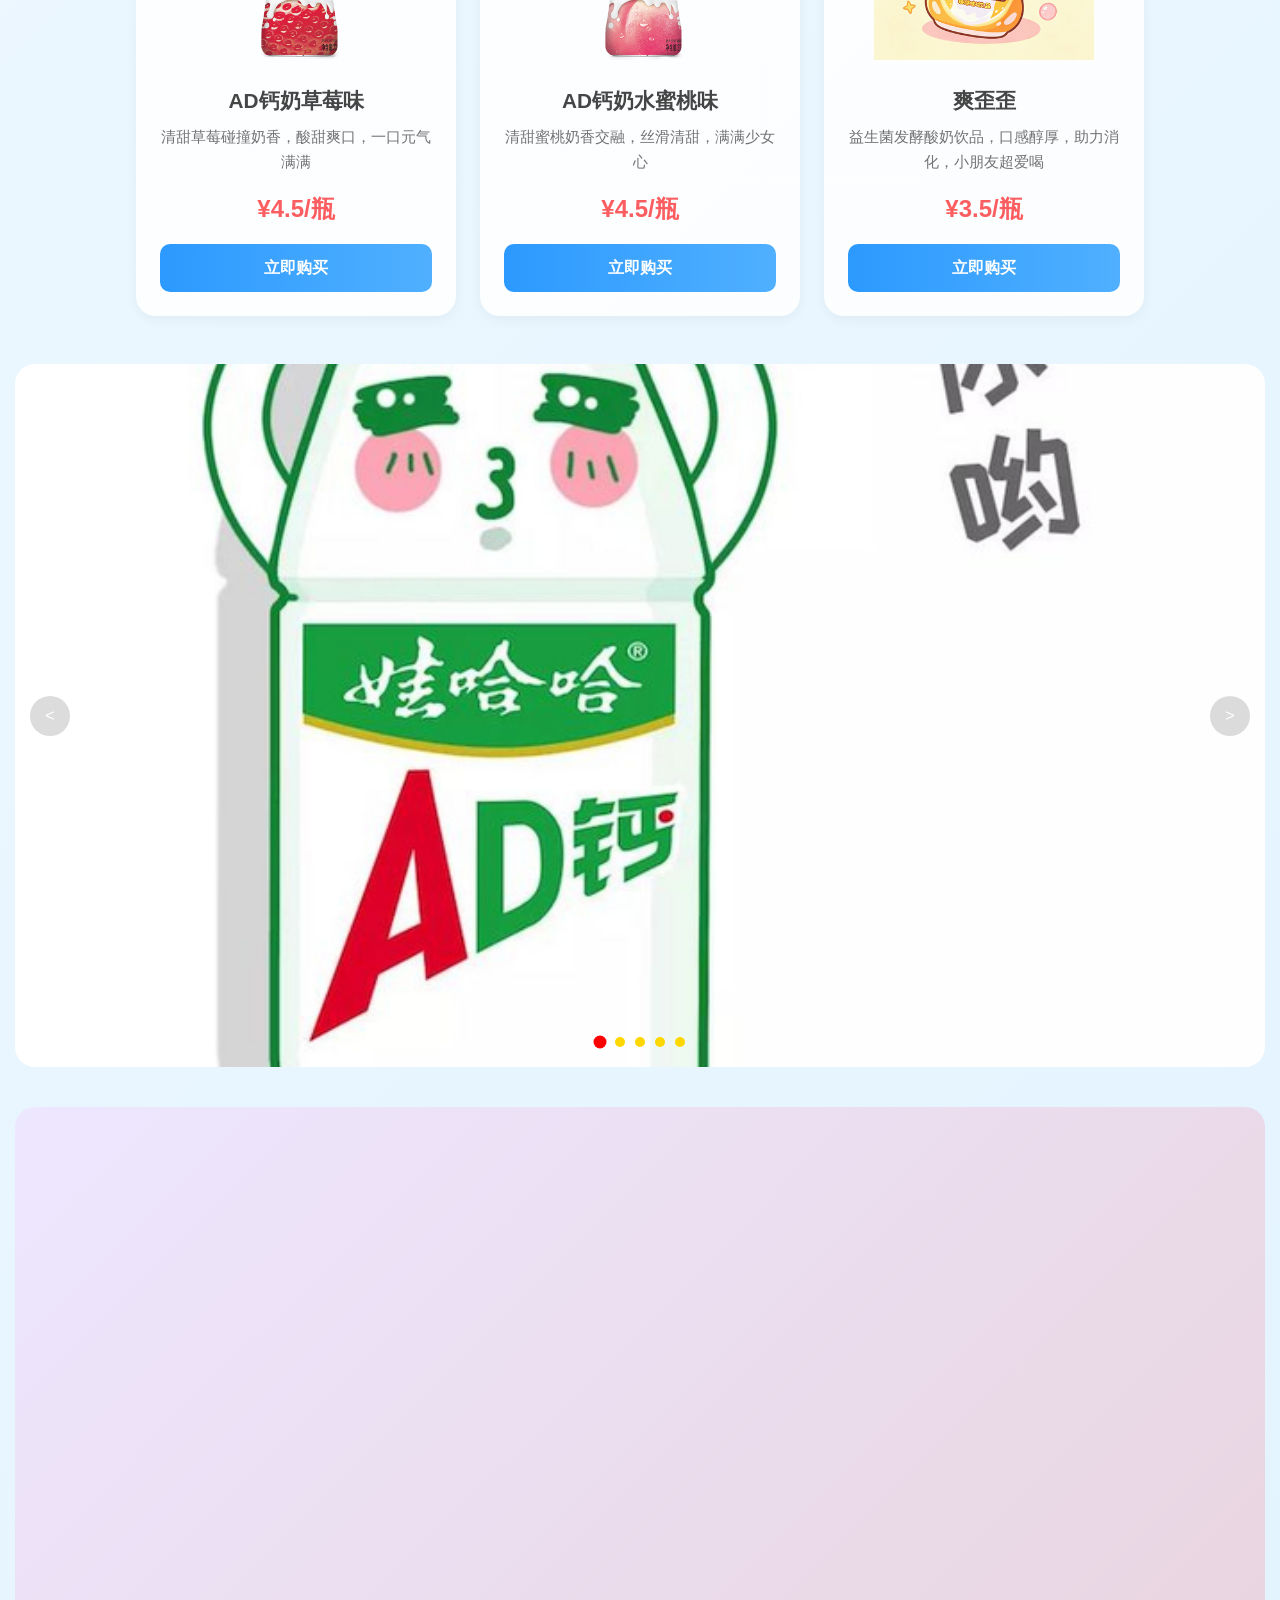
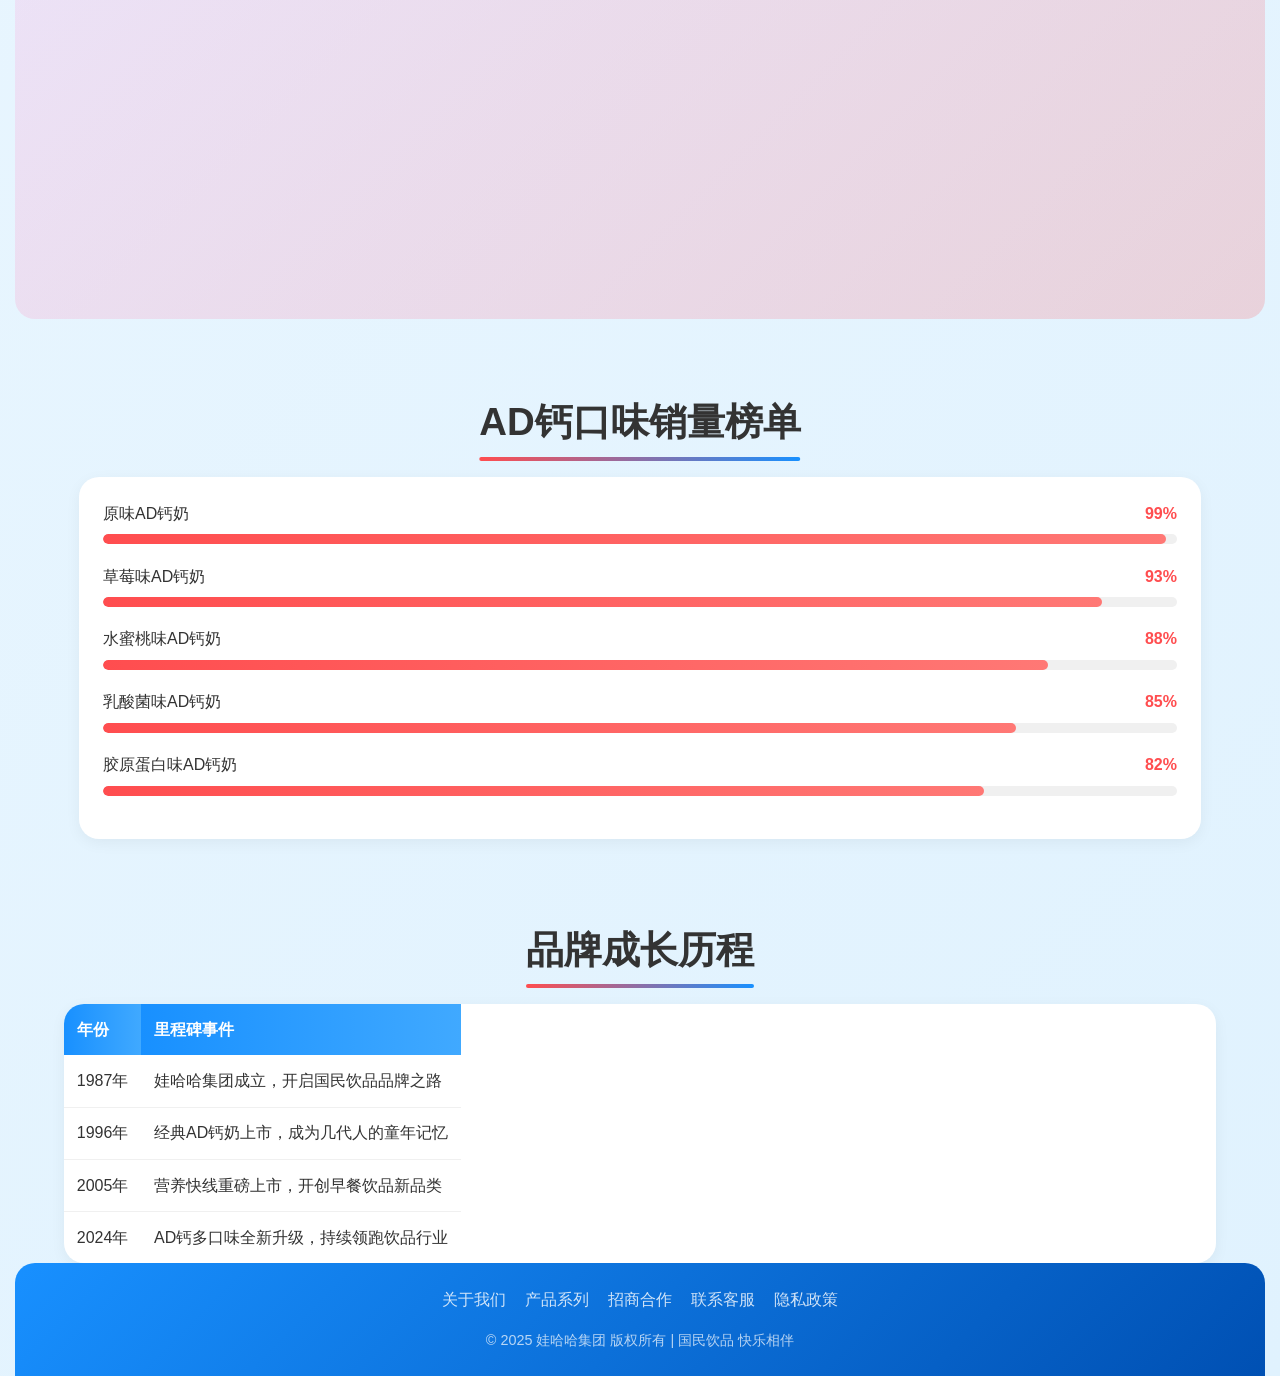
==== commit b167ad75: "Add files via upload" ====
--- a/index.html
+++ b/index.html
@@ -29,53 +29,10 @@
             margin: 0 auto;
         }
 
-        
-       /* ====================== 移动端完美适配：居中 + 留出右侧悬浮栏 + 等比例缩小 ====================== */
-       @media (max-width: 768px) {
-           body {
-               padding-right: 0 !important;      
-               padding-left: 0 !important;
-               margin: 0 !important;            
-               padding-top: 70px;               
-               transform: none !important;     
-               width: 100%;
-               overflow-x: hidden;
-           }
-           img {
-               max-width: 100% !important;
-               height: auto !important;
-           }
-           .banner, #banne {
-               height: auto !important;
-               aspect-ratio: 16/9;
-               margin-left: 10px;
-               margin-right: 10px;
-           }
-           .product-card {
-               flex: 1 1 220px !important;
-               max-width: 260px !important;
-           }
-           html {
-               font-size: 14px;
-           }
-       
-           /* 右侧悬浮栏自适应缩小 */
-           .right li {
-               width: 70px;
-               height: 70px;
-           }
-           .right li a.iconfont {
-               font-size: 24px;
-           }
-           .right li .info {
-               font-size: 10px;
-           }
-       }
-
-        /* ========== 导航栏 ========== */
+        /* ========== 导航栏 - 保持固定横向排列 ========== */
         nav {
             background: linear-gradient(90deg, #ffffff, #f2fcff);
-            border-radius: 12px;
+            border-radius: 0;
             position: fixed;
             top: 0;
             left: 0;
@@ -84,11 +41,12 @@
             box-shadow: 0 2px 8px rgba(0,0,0,0.1);
             display: flex;
             align-items: center;
-            padding: 0 20px;
+            padding: 0 15px;
+            height: 70px;
         }
         .nav-logo {
-            height: 50px;
-            margin-right: 20px;
+            height: 45px;
+            margin-right: 15px;
         }
         nav .container {
             display: flex;
@@ -100,6 +58,7 @@
             display: flex;
             padding: 0;
             margin: 0;
+            white-space: nowrap;
         }
         nav ul li {
             position: relative;
@@ -109,10 +68,11 @@
             display: block;
             color: #333;
             text-decoration: none;
-            padding: 1rem 1.2rem;
+            padding: 0.6rem 0.8rem;
             font-weight: 500;
             transition: all 0.3s ease;
             border-radius: 50px;
+            font-size: 14px;
         }
         nav ul li a:hover {
             background: linear-gradient(90deg, #ff4d4f, #ff7875);
@@ -126,7 +86,7 @@
             position: absolute;
             top: 100%;
             left: 0;
-            min-width: 180px;
+            min-width: 150px;
             background: white;
             border-radius: 8px;
             box-shadow: 0 4px 12px rgba(0,0,0,0.15);
@@ -139,7 +99,7 @@
         }
         nav ul li ul li a {
             color: #333;
-            padding: 0.8rem 1.2rem;
+            padding: 0.7rem 1rem;
         }
         nav ul li ul li a:hover {
             background: #e6f7ff;
@@ -153,18 +113,18 @@
 
         /* 搜索框 */
         .search{
-            width: 200px;
-            height: 40px;
+            width: 160px;
+            height: 36px;
             border: 2px solid #feafcf;
             display: flex;
             border-radius: 5px;
-            float: right;
+            margin-left: 10px;
         }
         .search input{
-            width: 160px;
+            width: 120px;
             border: 0;
             outline: 0;
-            padding-left: 10px;
+            padding-left: 8px;
         }
         .search button{
             width: 40px;
@@ -178,10 +138,11 @@
         /* ========== Banner区域 ========== */
         .banner {
             position: relative;
-            height: 500px;
-            max-width: 1000px;
+            height: auto;
+            aspect-ratio: 16/9;
+            max-width: 100%;
             border-radius: 20px;
-            margin: 2rem auto;
+            margin: 2rem 15px;
             overflow: hidden;
             display: flex;
             align-items: center;
@@ -209,9 +170,10 @@
             z-index: 3;
             text-align: center;
             color: #fff;
+            padding: 0 15px;
         }
         .banner-content h1 {
-            font-size: clamp(2rem, 5vw, 4rem);
+            font-size: clamp(1.8rem, 5vw, 4rem);
             margin-bottom: 1rem;
             text-shadow: 0 4px 10px rgba(0,0,0,0.2);
         }
@@ -223,13 +185,13 @@
             font-weight: 80;
         }
         .banner-content p {
-            font-size: clamp(1rem, 2vw, 1.2rem);
-            margin-bottom: 2rem;
+            font-size: clamp(0.95rem, 2vw, 1.2rem);
+            margin-bottom: 1.5rem;
             opacity: 0.95;
         }
         .banner-btn {
             display: inline-block;
-            padding: 0.8rem 2rem;
+            padding: 0.7rem 1.8rem;
             background: linear-gradient(90deg, #ff4d4f, #ff7875);
             color: #fff;
             text-decoration: none;
@@ -249,12 +211,12 @@
             50% { transform: translateY(-20px); }
         }
 
-        /* ========== 产品展示区 ========== */
+        /* ========== 产品展示区 - 手机端全屏占满 ========== */
         .section-title {
             text-align: center;
             font-size: clamp(1.5rem, 3vw, 2.5rem);
             color: #333;
-            margin: 3rem 0 2rem;
+            margin: 2rem 0 1.5rem;
             position: relative;
             display: inline-block;
             left: 50%;
@@ -273,13 +235,14 @@
         .product-container {
             display: flex;
             flex-wrap: wrap;
-            gap: 2rem;
+            gap: 1.5rem;
             justify-content: center;
-            margin-bottom: 4rem;
+            margin-bottom: 3rem;
+            padding: 0 15px;
         }
         .product-card {
-            flex: 1 1 280px;
-            max-width: 320px;
+            flex: 1 1 100%;
+            max-width: 100%;
             background: #fff;
             border-radius: 20px;
             padding: 1.5rem;
@@ -356,12 +319,13 @@
 
         /* ========== 轮播图 ========== */
         #banne{
-            max-width: 900px;
-            height: 500px;
-            margin: 50px auto;
+            max-width: 100%;
+            height: auto;
+            aspect-ratio: 16/9;
+            margin: 30px 15px;
             border: 0;
             position: relative;
-            border-radius: 30px;
+            border-radius: 20px;
             overflow: hidden;
         }
         #banne img{
@@ -372,8 +336,8 @@
         }
         #banne a{
             background-color: rgba(186, 186, 186, 0.5);
-            width: 50px;
-            height: 50px;
+            width: 40px;
+            height: 40px;
             border-radius: 50%;
             display: flex;
             align-items: center;
@@ -382,20 +346,20 @@
             text-decoration: none;
             position: absolute;
             top: 50%;
-            margin-top: -25px;
+            margin-top: -20px;
             cursor: pointer;
             z-index: 10;
         }
         #banne a:hover{
             background-color: rgba(186, 186, 186, 1);
         }
-        .prev{ left: 20px; }
-        .next{ right: 20px; }
+        .prev{ left: 15px; }
+        .next{ right: 15px; }
         #button{
             display: flex;
             width: 100px;
             position: absolute;
-            bottom: 20px;
+            bottom: 15px;
             left: 50%;
             margin-left: -50px;
             z-index: 10;
@@ -418,12 +382,12 @@
         .rank-section {
             background: #fff;
             border-radius: 20px;
-            padding: 2rem;
-            margin-bottom: 4rem;
+            padding: 1.5rem;
+            margin: 0 15px 3rem;
             box-shadow: 0 4px 15px rgba(0,0,0,0.05);
         }
         .rank-item {
-            margin-bottom: 1.5rem;
+            margin-bottom: 1.2rem;
         }
         .rank-header {
             display: flex;
@@ -440,7 +404,7 @@
         }
         .progress-wrap {
             width: 100%;
-            height: 12px;
+            height: 10px;
             background: #f0f0f0;
             border-radius: 10px;
             overflow: hidden;
@@ -458,7 +422,8 @@
 
         /* ========== 品牌历程 ========== */
         .history-section {
-            margin-bottom: 4rem;
+            margin-bottom: 3rem;
+            padding: 0 15px;
         }
         .history-table {
             width: 100%;
@@ -467,19 +432,23 @@
             border-radius: 20px;
             overflow: hidden;
             box-shadow: 0 4px 15px rgba(0,0,0,0.05);
+            display: block;
+            overflow-x: auto;
         }
         .history-table th {
             background: linear-gradient(90deg, #1890ff, #40a9ff);
             color: #fff;
-            padding: 1rem;
+            padding: 0.8rem;
             text-align: left;
             font-weight: 600;
+            white-space: nowrap;
         }
         .history-table td {
-            padding: 1rem;
+            padding: 0.8rem;
             border-bottom: 1px solid #f0f0f0;
             color: #333;
             transition: all 0.3s ease;
+            white-space: nowrap;
         }
         .history-table tr:last-child td {
             border-bottom: none;
@@ -506,8 +475,8 @@
             flex-direction: column;
             align-items: center;
             justify-content: center;
-            height: 90px;
-            width: 90px;
+            height: 65px;
+            width: 65px;
             background: rgba(255,255,255,0.9);
             border-radius: 10px 0 0 10px;
             margin-bottom: 5px;
@@ -516,37 +485,38 @@
             cursor: pointer;
         }
         .right li a.iconfont {
-            font-size: 32px;
+            font-size: 24px;
             color: #ff4d4f;
             margin-bottom: 4px;
         }
         .right li .info {
-            font-size: 12px;
+            font-size: 10px;
             color: #333;
         }
 
         /* ========== 产品详情浮现卡片 ========== */
         .black-bg-container {
-            max-width: 1200px;
-            margin: 60px auto;
-            display: flex;
-            justify-content: space-between;
-            align-items: center;
-            gap: 15px;
-            padding: 30px;
+            max-width: 100%;
+            margin: 40px 15px;
+            display: flex;
+            justify-content: center;
+            align-items: stretch;
+            gap: 12px;
+            padding: 20px;
             background: linear-gradient(135deg, rgba(255, 170, 255, 0.2) 0%, rgba(255,77,79,0.2) 100%);
             border-radius: 20px;
+            flex-wrap: wrap;
         }
         .black-bg-container .food{
-            flex: 1;
+            flex: 1 1 100%;
             height: auto;
-            min-height: 420px;
+            min-height: 380px;
             background-color: pink;
             border-radius: 10px;
             opacity: 0;
             transform: translateY(40px);
             transition: all 1s;
-            padding: 20px;
+            padding: 15px;
             text-align: center;
             box-shadow: 0 0 12px rgba(248, 46, 46, 0.15);
         }
@@ -559,14 +529,15 @@
 
         .food img{
             display: block;
-            margin: 0 auto 15px;
-            width: 130px;
-            height: 130px;
+            margin: 0 auto 12px;
+            width: 110px;
+            height: 110px;
             object-fit: contain;
         }
         .food h3{
-            margin-bottom: 10px;
+            margin-bottom: 8px;
             color: #333;
+            font-size: 1.1rem;
         }
         .food p{
             font-size: 13px;
@@ -609,125 +580,130 @@
         /* ========== 选购页面 ========== */
         .shop-page {
             display: none;
-            padding: 30px 0;
+            padding: 20px 0;
         }
         .shop-container {
             display: flex;
-            gap: 20px;
+            gap: 15px;
             flex-wrap: wrap;
             justify-content: center;
-            margin-bottom: 30px;
+            margin-bottom: 25px;
+            padding: 0 15px;
         }
         .shop-item {
-            width: 200px;
+            width: 160px;
             background: white;
             border-radius: 15px;
-            padding: 15px;
+            padding: 12px;
             text-align: center;
             box-shadow: 0 2px 10px rgba(0,0,0,0.1);
         }
         .shop-item img {
-            width: 100px;
-            height: 100px;
+            width: 90px;
+            height: 90px;
             object-fit: contain;
-            margin-bottom: 10px;
+            margin-bottom: 8px;
         }
         .shop-item h4 {
-            font-size: 16px;
+            font-size: 15px;
             margin-bottom: 5px;
         }
         .shop-item .price {
             color: #ff4d4f;
             font-weight: bold;
-            margin-bottom: 10px;
+            margin-bottom: 8px;
         }
         .shop-item button {
+            padding: 5px 10px;
+            background: #1890ff;
+            color: white;
+            border: none;
+            border-radius: 6px;
+            cursor: pointer;
+        }
+        .shop-item button:hover {
+            background: #ff4d4f;
+        }
+
+        /* 购物车 */
+        .cart-box {
+            background: white;
+            padding: 15px;
+            border-radius: 15px;
+            max-width: calc(100% - 30px);
+            margin: 0 15px;
+        }
+        .cart-title {
+            font-size: 18px;
+            margin-bottom: 12px;
+            color: #333;
+            display: flex;
+            justify-content: space-between;
+            align-items: center;
+        }
+        .cart-total {
+            color: #ff4d4f;
+            font-weight: bold;
+        }
+        .cart-list {
+            margin-bottom: 12px;
+        }
+        .cart-item {
+            padding: 8px;
+            border-bottom: 1px solid #eee;
+            display: flex;
+            justify-content: space-between;
+            align-items: center;
+            flex-wrap: wrap;
+            gap: 8px;
+        }
+        .cart-item-info {
+            display: flex;
+            align-items: center;
+            gap: 8px;
+        }
+        .cart-item-name {
+            width: 100px;
+        }
+        .cart-item-num {
+            display: flex;
+            align-items: center;
+            gap: 6px;
+        }
+        .num-btn {
+            width: 22px;
+            height: 22px;
+            border: none;
+            background: #f0f0f0;
+            border-radius: 4px;
+            cursor: pointer;
+        }
+        .cart-clear {
+            padding: 6px 12px;
+            background: #ff4d4f;
+            color: white;
+            border: none;
+            border-radius: 6px;
+            cursor: pointer;
+        }
+        .back-btn {
             padding: 6px 12px;
             background: #1890ff;
             color: white;
             border: none;
             border-radius: 6px;
             cursor: pointer;
-        }
-        .shop-item button:hover {
-            background: #ff4d4f;
-        }
-
-        /* 购物车 */
-        .cart-box {
-            background: white;
-            padding: 20px;
-            border-radius: 15px;
-            max-width: 800px;
-            margin: 0 auto;
-        }
-        .cart-title {
-            font-size: 20px;
             margin-bottom: 15px;
-            color: #333;
-            display: flex;
-            justify-content: space-between;
-            align-items: center;
-        }
-        .cart-total {
-            color: #ff4d4f;
-            font-weight: bold;
-        }
-        .cart-list {
-            margin-bottom: 15px;
-        }
-        .cart-item {
-            padding: 10px;
-            border-bottom: 1px solid #eee;
-            display: flex;
-            justify-content: space-between;
-            align-items: center;
-        }
-        .cart-item-info {
-            display: flex;
-            align-items: center;
-            gap: 10px;
-        }
-        .cart-item-name {
-            width: 120px;
-        }
-        .cart-item-num {
-            display: flex;
-            align-items: center;
-            gap: 8px;
-        }
-        .num-btn {
-            width: 24px;
-            height: 24px;
-            border: none;
-            background: #f0f0f0;
-            border-radius: 4px;
-            cursor: pointer;
-        }
-        .cart-clear {
-            padding: 8px 16px;
-            background: #ff4d4f;
-            color: white;
-            border: none;
-            border-radius: 6px;
-            cursor: pointer;
-        }
-        .back-btn {
-            padding: 8px 16px;
-            background: #1890ff;
-            color: white;
-            border: none;
-            border-radius: 6px;
-            cursor: pointer;
-            margin-bottom: 20px;
+            margin-left: 15px;
         }
 
         /* ========== 页脚 ========== */
         footer {
             background: linear-gradient(135deg, #1890ff 0%, #0050b3 100%);
             color: #fff;
-            padding: 2rem 0;
+            padding: 1.5rem 0;
             border-radius: 20px 20px 0 0;
+            margin: 0 15px;
         }
         .footer-content {
             display: flex;
@@ -738,7 +714,7 @@
         .footer-links ul {
             list-style: none;
             display: flex;
-            gap: 2rem;
+            gap: 1.2rem;
             flex-wrap: wrap;
             justify-content: center;
         }
@@ -756,6 +732,17 @@
             opacity: 0.7;
             font-size: 0.9rem;
             text-align: center;
+        }
+
+        /* ====================== 电脑端适配：两列布局 ====================== */
+        @media (min-width: 769px) {
+            .product-card {
+                flex: 1 1 280px;
+                max-width: 320px;
+            }
+            .black-bg-container .food {
+                flex: 1 1 240px;
+            }
         }
     </style>
 </head>
